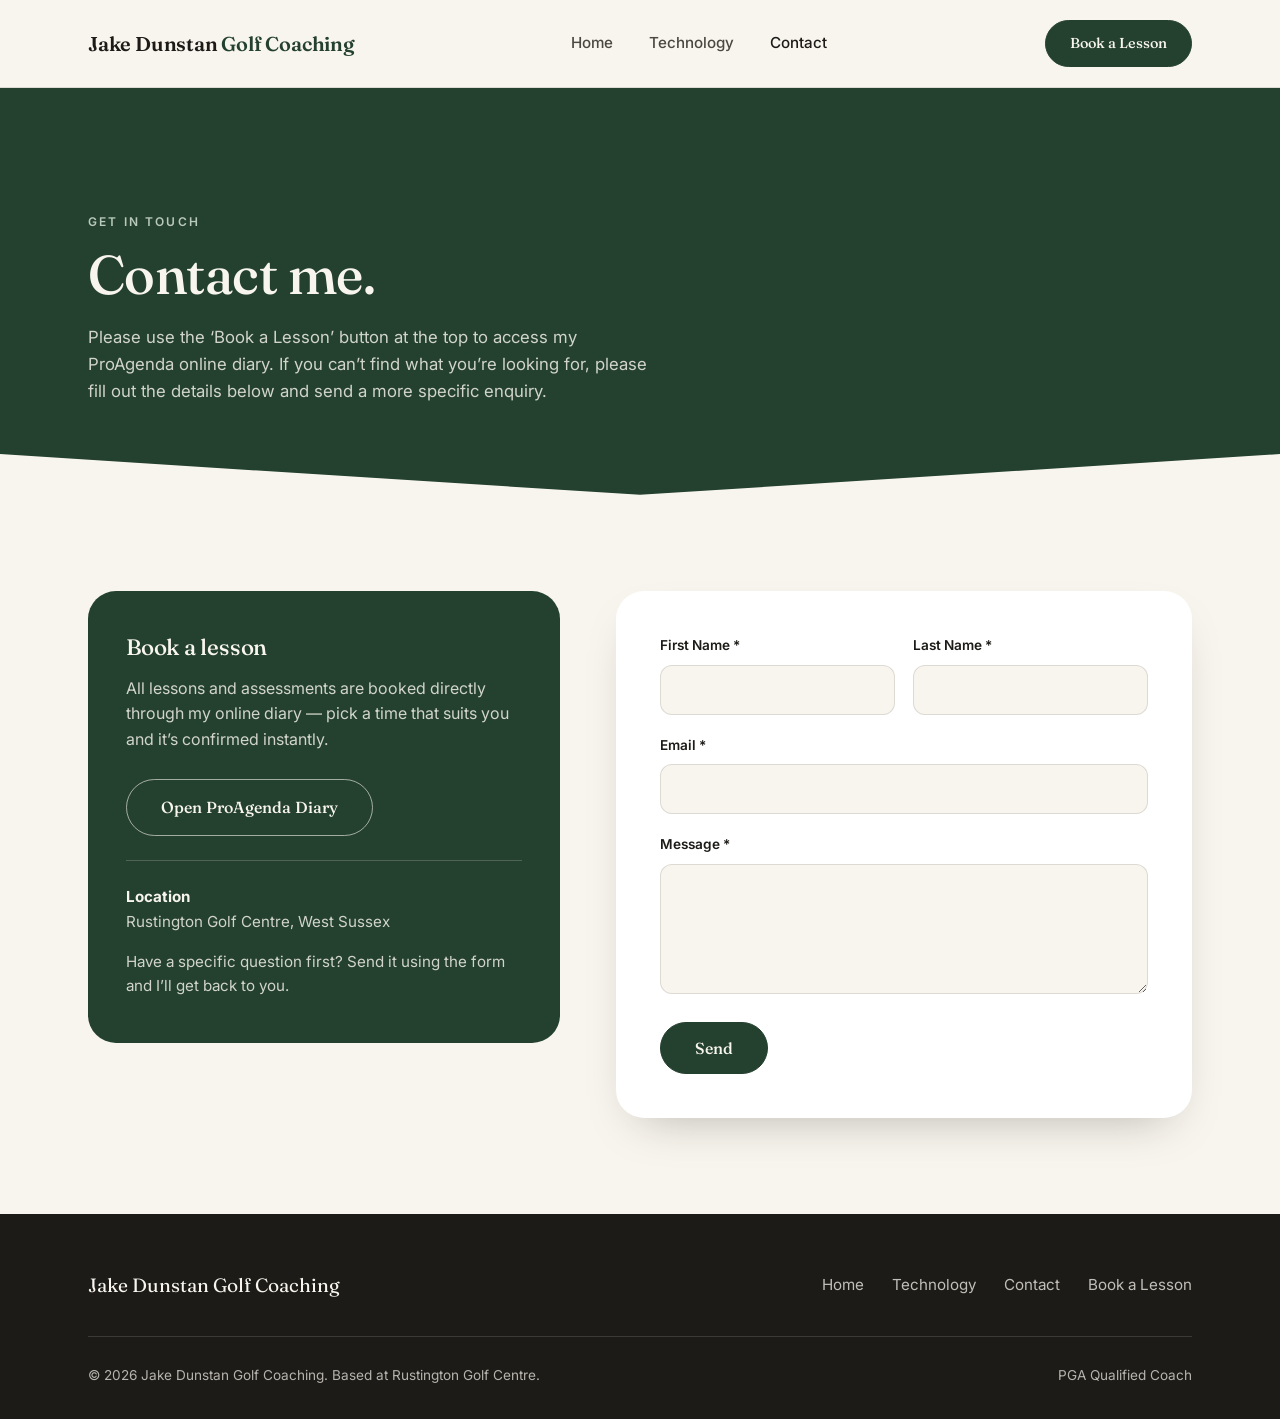
==== jake-dunstan-golf/contact.html @ 11baa4ca "Add files via upload" ====
<!DOCTYPE html>
<html lang="en">
<head>
<meta charset="UTF-8">
<meta name="viewport" content="width=device-width, initial-scale=1.0">
<title>Contact | Jake Dunstan Golf Coaching</title>
<meta name="description" content="Get in touch with Jake Dunstan Golf Coaching or book a lesson at Rustington Golf Centre.">
<link rel="stylesheet" href="styles.css">
</head>
<body>

<header class="site-header">
  <div class="nav-row container">
    <a href="index.html" class="logo">Jake Dunstan <span>Golf Coaching</span></a>
    <nav class="nav-links">
      <a href="index.html" class="nav-link">Home</a>
      <a href="technology.html" class="nav-link">Technology</a>
      <a href="contact.html" class="nav-link active">Contact</a>
    </nav>
    <div class="nav-cta">
      <a href="https://jakedunstan.proagenda.com/" target="_blank" rel="noopener" class="btn btn-primary btn-small">Book a Lesson</a>
      <button class="nav-toggle" aria-label="Toggle menu">
        <span></span><span></span><span></span>
      </button>
    </div>
  </div>
  <div class="mobile-menu">
    <a href="index.html">Home</a>
    <a href="technology.html">Technology</a>
    <a href="contact.html">Contact</a>
    <a href="https://jakedunstan.proagenda.com/" target="_blank" rel="noopener">Book a Lesson</a>
  </div>
</header>

<section class="page-hero">
  <div class="container">
    <span class="eyebrow on-dark">Get in Touch</span>
    <h1>Contact me.</h1>
    <p class="hero-sub">Please use the &lsquo;Book a Lesson&rsquo; button at the top to access my ProAgenda online diary. If you can&rsquo;t find what you&rsquo;re looking for, please fill out the details below and send a more specific enquiry.</p>
  </div>
</section>

<section>
  <div class="container">
    <div class="contact-grid">

      <div class="contact-info">
        <h3>Book a lesson</h3>
        <p>All lessons and assessments are booked directly through my online diary &mdash; pick a time that suits you and it&rsquo;s confirmed instantly.</p>
        <a href="https://jakedunstan.proagenda.com/" target="_blank" rel="noopener" class="btn btn-outline-light">Open ProAgenda Diary</a>
        <div class="info-line">
          <strong style="color: var(--cream);">Location</strong><br>
          Rustington Golf Centre, West Sussex
        </div>
        <div class="info-line" style="border-top:none; padding-top:0; margin-top:16px;">
          Have a specific question first? Send it using the form and I&rsquo;ll get back to you.
        </div>
      </div>

      <form class="contact-form" action="https://formsubmit.co/jake@stevenorrgolfacademy.com" method="POST">
        <input type="hidden" name="_subject" value="New enquiry from Jake Dunstan Golf Coaching website">
        <input type="hidden" name="_template" value="table">
        <input type="hidden" name="_captcha" value="false">

        <div class="form-row">
          <div class="field">
            <label for="first-name">First Name <span aria-hidden="true">*</span></label>
            <input type="text" id="first-name" name="First Name" required>
          </div>
          <div class="field">
            <label for="last-name">Last Name <span aria-hidden="true">*</span></label>
            <input type="text" id="last-name" name="Last Name" required>
          </div>
        </div>

        <div class="field">
          <label for="email">Email <span aria-hidden="true">*</span></label>
          <input type="email" id="email" name="Email" required>
        </div>

        <div class="field">
          <label for="message">Message <span aria-hidden="true">*</span></label>
          <textarea id="message" name="Message" rows="5" required></textarea>
        </div>

        <button type="submit" class="btn btn-primary">Send</button>
      </form>

    </div>
  </div>
</section>

<footer class="site-footer">
  <div class="container">
    <div class="footer-top">
      <div class="footer-logo">Jake Dunstan Golf Coaching</div>
      <nav class="footer-links">
        <a href="index.html">Home</a>
        <a href="technology.html">Technology</a>
        <a href="contact.html">Contact</a>
        <a href="https://jakedunstan.proagenda.com/" target="_blank" rel="noopener">Book a Lesson</a>
      </nav>
    </div>
    <div class="footer-bottom">
      <span>&copy; 2026 Jake Dunstan Golf Coaching. Based at Rustington Golf Centre.</span>
      <span>PGA Qualified Coach</span>
    </div>
  </div>
</footer>

<script src="script.js"></script>
</body>
</html>
---- jake-dunstan-golf/styles.css ----
/* Jake Dunstan Golf Coaching — shared styles */

@import url('https://fonts.googleapis.com/css2?family=Fraunces:opsz,wght@9..144,400;9..144,500;9..144,600;9..144,700&family=Inter:wght@400;500;600;700&display=swap');

:root {
  --cream: #f8f5ee;
  --cream-alt: #f0ead9;
  --ink: #1c1b17;
  --ink-soft: #4a4840;
  --green: #24402e;
  --green-soft: #35553f;
  --green-pale: #e7ede6;
  --gold: #a9824f;
  --white: #ffffff;
  --line: rgba(28, 27, 23, 0.12);
  --shadow: 0 20px 50px -25px rgba(28, 27, 23, 0.35);
  --radius-lg: 28px;
  --radius-md: 18px;
  --container: 1160px;
}

* { box-sizing: border-box; }

html { scroll-behavior: smooth; }

body {
  margin: 0;
  background: var(--cream);
  color: var(--ink);
  font-family: 'Inter', -apple-system, BlinkMacSystemFont, sans-serif;
  font-size: 16px;
  line-height: 1.6;
  -webkit-font-smoothing: antialiased;
}

h1, h2, h3, h4 {
  font-family: 'Fraunces', Georgia, serif;
  font-weight: 500;
  line-height: 1.12;
  margin: 0;
  letter-spacing: -0.01em;
}

p { margin: 0; }

a { color: inherit; text-decoration: none; }

img { display: block; max-width: 100%; }

.container {
  max-width: var(--container);
  margin: 0 auto;
  padding: 0 28px;
}

.eyebrow {
  display: inline-block;
  font-size: 0.75rem;
  letter-spacing: 0.18em;
  text-transform: uppercase;
  font-weight: 600;
  color: var(--green-soft);
  margin-bottom: 14px;
}

.eyebrow.on-dark { color: #b9c9bb; }

/* ---------- Buttons ---------- */

.btn {
  display: inline-flex;
  align-items: center;
  justify-content: center;
  gap: 8px;
  padding: 15px 34px;
  border-radius: 999px;
  font-family: 'Fraunces', Georgia, serif;
  font-size: 1rem;
  font-weight: 500;
  border: 1.5px solid transparent;
  cursor: pointer;
  transition: transform 0.25s ease, background 0.25s ease, color 0.25s ease, border-color 0.25s ease;
  white-space: nowrap;
}

.btn:hover { transform: translateY(-2px); }

.btn-primary {
  background: var(--green);
  color: var(--cream);
  border-color: var(--green);
}
.btn-primary:hover { background: var(--green-soft); border-color: var(--green-soft); }

.btn-outline {
  background: transparent;
  color: var(--ink);
  border-color: var(--ink);
}
.btn-outline:hover { background: var(--ink); color: var(--cream); }

.btn-outline-light {
  background: transparent;
  color: var(--cream);
  border-color: rgba(248, 245, 238, 0.6);
}
.btn-outline-light:hover { background: var(--cream); color: var(--ink); border-color: var(--cream); }

.btn-small { padding: 11px 24px; font-size: 0.9rem; }

/* ---------- Header / Nav ---------- */

.site-header {
  position: sticky;
  top: 0;
  z-index: 100;
  background: rgba(248, 245, 238, 0.92);
  backdrop-filter: blur(10px);
  border-bottom: 1px solid var(--line);
}

.nav-row {
  display: flex;
  align-items: center;
  justify-content: space-between;
  padding: 20px 28px;
}

.logo {
  font-family: 'Fraunces', Georgia, serif;
  font-size: 1.25rem;
  font-weight: 600;
  letter-spacing: -0.01em;
}

.logo span { color: var(--green); }

.nav-links {
  display: flex;
  align-items: center;
  gap: 36px;
}

.nav-links a.nav-link {
  font-size: 0.95rem;
  font-weight: 500;
  color: var(--ink-soft);
  transition: color 0.2s ease;
}
.nav-links a.nav-link:hover,
.nav-links a.nav-link.active { color: var(--ink); }

.nav-cta { display: flex; align-items: center; gap: 20px; }

.nav-toggle {
  display: none;
  flex-direction: column;
  gap: 5px;
  background: none;
  border: none;
  cursor: pointer;
  padding: 6px;
}
.nav-toggle span {
  width: 24px;
  height: 2px;
  background: var(--ink);
  border-radius: 2px;
}

.mobile-menu {
  display: none;
  flex-direction: column;
  gap: 4px;
  padding: 6px 28px 24px;
  border-top: 1px solid var(--line);
}
.mobile-menu a {
  padding: 12px 0;
  font-size: 1.05rem;
  font-weight: 500;
  border-bottom: 1px solid var(--line);
}
.mobile-menu.open { display: flex; }

@media (max-width: 860px) {
  .nav-links { display: none; }
  .nav-cta .btn-small { display: none; }
  .nav-toggle { display: flex; }
}

/* ---------- Hero ---------- */

.hero {
  position: relative;
  min-height: 86vh;
  display: flex;
  align-items: flex-end;
  overflow: hidden;
}

.hero img {
  position: absolute;
  inset: 0;
  width: 100%;
  height: 100%;
  object-fit: cover;
  object-position: 60% 25%;
}

.hero::after {
  content: '';
  position: absolute;
  inset: 0;
  background: linear-gradient(180deg, rgba(20, 24, 18, 0.15) 0%, rgba(15, 20, 14, 0.55) 65%, rgba(10, 15, 10, 0.82) 100%);
}

.hero-content {
  position: relative;
  z-index: 2;
  width: 100%;
  padding: 0 28px 72px;
  max-width: var(--container);
  margin: 0 auto;
  color: var(--white);
}

.hero-content h1 {
  font-size: clamp(2.4rem, 6vw, 4.4rem);
  max-width: 820px;
  color: var(--white);
}

.hero-content .hero-sub {
  margin-top: 20px;
  max-width: 520px;
  font-size: 1.1rem;
  color: rgba(248, 245, 238, 0.88);
}

.hero-actions {
  margin-top: 34px;
  display: flex;
  gap: 16px;
  flex-wrap: wrap;
}

/* ---------- Page hero (dark, for sub-pages) ---------- */

.page-hero {
  background: var(--green);
  color: var(--cream);
  padding: 120px 0 90px;
  clip-path: polygon(0 0, 100% 0, 100% 90%, 50% 100%, 0 90%);
}

.page-hero h1 {
  color: var(--cream);
  font-size: clamp(2.2rem, 5vw, 3.4rem);
  max-width: 760px;
}

.page-hero .hero-sub {
  margin-top: 18px;
  max-width: 560px;
  color: rgba(248, 245, 238, 0.82);
  font-size: 1.05rem;
}

/* ---------- Sections ---------- */

section { padding: 96px 0; }

.section-head {
  text-align: center;
  max-width: 620px;
  margin: 0 auto 56px;
}

.section-head h2 {
  font-size: clamp(1.9rem, 3.6vw, 2.6rem);
}

.section-head p {
  margin-top: 16px;
  color: var(--ink-soft);
  font-size: 1.05rem;
}

/* ---------- Offer cards ---------- */

.offer-grid {
  display: grid;
  grid-template-columns: repeat(2, 1fr);
  gap: 32px;
}

.offer-card {
  background: var(--white);
  border-radius: var(--radius-lg);
  padding: 44px 36px 40px;
  text-align: center;
  box-shadow: var(--shadow);
  display: flex;
  flex-direction: column;
  align-items: center;
}

.offer-card h3 { font-size: 1.5rem; }

.offer-card p {
  margin-top: 14px;
  color: var(--ink-soft);
  max-width: 320px;
}

.offer-card .btn { margin-top: 26px; }

.offer-photo {
  width: 170px;
  height: 170px;
  border-radius: 50%;
  overflow: hidden;
  margin-top: 32px;
  border: 6px solid var(--cream-alt);
}
.offer-photo img { width: 100%; height: 100%; object-fit: cover; }

@media (max-width: 760px) {
  .offer-grid { grid-template-columns: 1fr; }
}

/* ---------- Pricing ---------- */

.pricing-grid {
  display: grid;
  grid-template-columns: 1.3fr 1fr;
  gap: 32px;
  align-items: stretch;
}

.price-card {
  background: var(--white);
  border-radius: var(--radius-lg);
  padding: 40px;
  box-shadow: var(--shadow);
}

.price-card h3 {
  font-size: 1.4rem;
  display: flex;
  align-items: center;
  gap: 10px;
}

.price-card .tier-label {
  margin: 28px 0 14px;
  font-size: 0.78rem;
  letter-spacing: 0.14em;
  text-transform: uppercase;
  font-weight: 600;
  color: var(--gold);
}

.price-card .tier-label:first-of-type { margin-top: 6px; }

.price-row {
  display: flex;
  align-items: baseline;
  justify-content: space-between;
  padding: 13px 0;
  border-bottom: 1px solid var(--line);
}
.price-row:last-child { border-bottom: none; }

.price-row .desc { color: var(--ink-soft); font-size: 0.98rem; }
.price-row .amount {
  font-family: 'Fraunces', Georgia, serif;
  font-size: 1.15rem;
  font-weight: 600;
  white-space: nowrap;
  margin-left: 20px;
}

.price-card.accent {
  background: var(--green);
  color: var(--cream);
}
.price-card.accent .tier-label { color: #cfe0cf; }
.price-card.accent .price-row { border-bottom-color: rgba(248, 245, 238, 0.18); }
.price-card.accent .desc { color: rgba(248, 245, 238, 0.78); }
.price-card.accent .amount { color: var(--cream); }
.price-card.accent h3 { color: var(--cream); }

@media (max-width: 760px) {
  .pricing-grid { grid-template-columns: 1fr; }
}

/* ---------- CTA banner ---------- */

.cta-banner {
  position: relative;
  background: var(--ink);
  color: var(--cream);
  border-radius: var(--radius-lg);
  overflow: hidden;
  padding: 72px 48px;
  display: grid;
  grid-template-columns: 1.1fr 0.9fr;
  gap: 40px;
  align-items: center;
}

.cta-banner img {
  position: absolute;
  inset: 0;
  width: 100%;
  height: 100%;
  object-fit: cover;
  opacity: 0.32;
  z-index: 0;
}

.cta-banner::after {
  content: '';
  position: absolute;
  inset: 0;
  background: linear-gradient(120deg, rgba(15, 15, 12, 0.92) 20%, rgba(15, 15, 12, 0.55) 100%);
  z-index: 0;
}

.cta-banner > * { position: relative; z-index: 1; }

.cta-banner h2 {
  color: var(--cream);
  font-size: clamp(1.8rem, 3.4vw, 2.5rem);
}

.cta-banner p {
  margin-top: 18px;
  color: rgba(248, 245, 238, 0.82);
  max-width: 480px;
}

.cta-banner .btn { margin-top: 30px; }

@media (max-width: 780px) {
  .cta-banner { grid-template-columns: 1fr; padding: 52px 28px; }
}

/* ---------- About ---------- */

.about-grid {
  display: grid;
  grid-template-columns: 0.85fr 1.15fr;
  gap: 64px;
  align-items: center;
}

.about-photo {
  border-radius: var(--radius-lg);
  overflow: hidden;
  aspect-ratio: 4/5;
  box-shadow: var(--shadow);
}
.about-photo img { width: 100%; height: 100%; object-fit: cover; }

.about-copy p { color: var(--ink-soft); font-size: 1.05rem; margin-top: 20px; }
.about-copy p:first-of-type { margin-top: 24px; }

.credentials {
  margin-top: 32px;
  display: flex;
  flex-wrap: wrap;
  gap: 12px;
}
.credential-pill {
  background: var(--green-pale);
  color: var(--green);
  font-size: 0.85rem;
  font-weight: 600;
  padding: 9px 18px;
  border-radius: 999px;
}

@media (max-width: 820px) {
  .about-grid { grid-template-columns: 1fr; gap: 36px; }
  .about-photo { max-width: 340px; margin: 0 auto; }
}

/* ---------- Technology grid ---------- */

.tech-grid {
  display: grid;
  grid-template-columns: repeat(2, 1fr);
  gap: 28px;
}

.tech-card {
  background: var(--white);
  border-radius: var(--radius-lg);
  padding: 38px;
  box-shadow: var(--shadow);
  display: flex;
  flex-direction: column;
  gap: 18px;
}

.tech-icon {
  width: 56px;
  height: 56px;
  border-radius: 16px;
  background: var(--green-pale);
  display: flex;
  align-items: center;
  justify-content: center;
  color: var(--green);
}
.tech-icon svg { width: 28px; height: 28px; }

.tech-card h3 { font-size: 1.3rem; }
.tech-card p { color: var(--ink-soft); }

@media (max-width: 760px) {
  .tech-grid { grid-template-columns: 1fr; }
}

.photo-strip {
  display: grid;
  grid-template-columns: repeat(4, 1fr);
  gap: 20px;
  margin-top: 72px;
}
.photo-strip figure {
  margin: 0;
  border-radius: var(--radius-md);
  overflow: hidden;
  aspect-ratio: 3/4;
}
.photo-strip img { width: 100%; height: 100%; object-fit: cover; }

@media (max-width: 760px) {
  .photo-strip { grid-template-columns: repeat(2, 1fr); }
}

/* ---------- Contact ---------- */

.contact-grid {
  display: grid;
  grid-template-columns: 0.9fr 1.1fr;
  gap: 56px;
}

.contact-info {
  background: var(--green);
  color: var(--cream);
  border-radius: var(--radius-lg);
  padding: 44px 38px;
  height: fit-content;
}
.contact-info h3 { color: var(--cream); font-size: 1.4rem; }
.contact-info p { margin-top: 16px; color: rgba(248, 245, 238, 0.82); }
.contact-info .btn { margin-top: 26px; }

.contact-info .info-line {
  margin-top: 24px;
  padding-top: 24px;
  border-top: 1px solid rgba(248, 245, 238, 0.2);
  font-size: 0.95rem;
  color: rgba(248, 245, 238, 0.82);
}

.contact-form {
  background: var(--white);
  border-radius: var(--radius-lg);
  padding: 44px;
  box-shadow: var(--shadow);
}

.form-row {
  display: grid;
  grid-template-columns: 1fr 1fr;
  gap: 18px;
}

.field { margin-bottom: 20px; }
.field label {
  display: block;
  font-size: 0.85rem;
  font-weight: 600;
  margin-bottom: 8px;
  color: var(--ink);
}
.field input,
.field textarea {
  width: 100%;
  padding: 14px 18px;
  border-radius: 12px;
  border: 1.5px solid var(--line);
  background: var(--cream);
  font-family: 'Inter', sans-serif;
  font-size: 1rem;
  color: var(--ink);
  resize: vertical;
}
.field input:focus,
.field textarea:focus {
  outline: none;
  border-color: var(--green);
}

@media (max-width: 600px) {
  .contact-grid { grid-template-columns: 1fr; }
  .form-row { grid-template-columns: 1fr; }
}

/* ---------- Footer ---------- */

.site-footer {
  background: var(--ink);
  color: rgba(248, 245, 238, 0.7);
  padding: 56px 0 32px;
}

.footer-top {
  display: flex;
  justify-content: space-between;
  align-items: center;
  flex-wrap: wrap;
  gap: 24px;
  padding-bottom: 36px;
  border-bottom: 1px solid rgba(248, 245, 238, 0.14);
}

.footer-logo {
  font-family: 'Fraunces', Georgia, serif;
  font-size: 1.2rem;
  color: var(--cream);
}

.footer-links { display: flex; gap: 28px; flex-wrap: wrap; }
.footer-links a { font-size: 0.95rem; color: rgba(248, 245, 238, 0.75); }
.footer-links a:hover { color: var(--cream); }

.footer-bottom {
  margin-top: 28px;
  display: flex;
  justify-content: space-between;
  flex-wrap: wrap;
  gap: 12px;
  font-size: 0.85rem;
}

/* ---------- Utilities ---------- */

.stack { display: flex; flex-direction: column; gap: 8px; }
.text-center { text-align: center; }
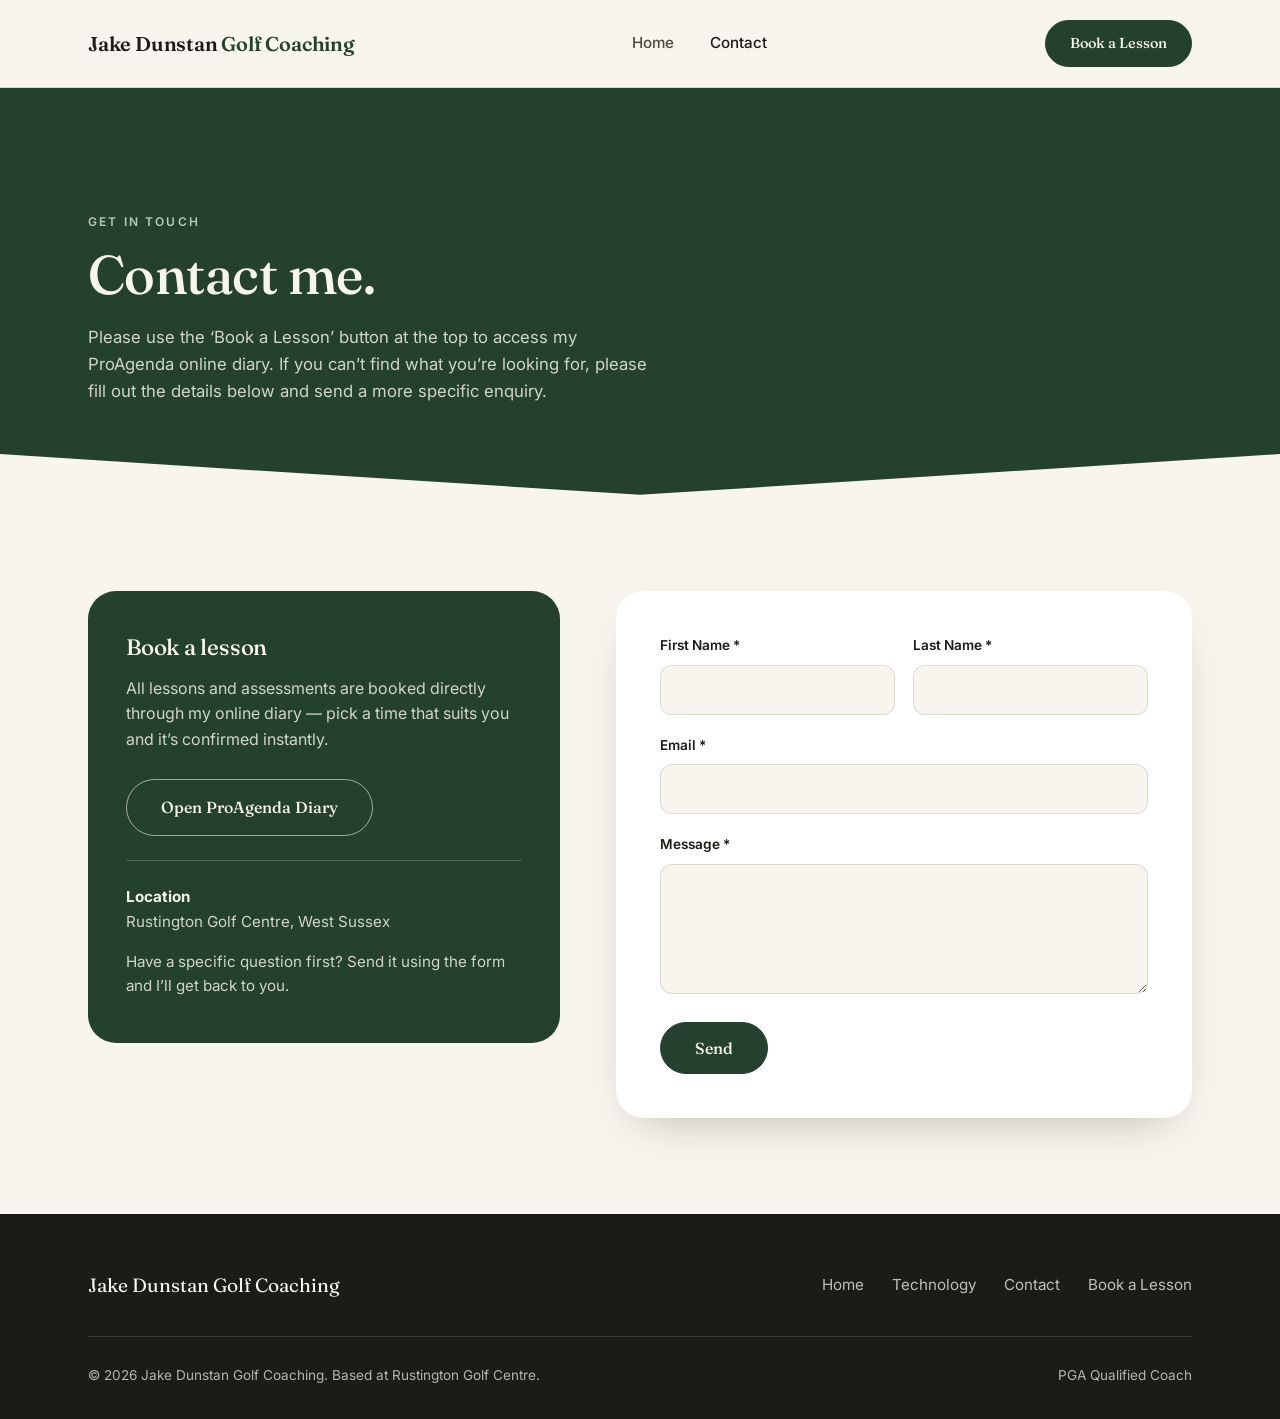
==== commit 7edb1937: "Update contact.html" ====
--- a/jake-dunstan-golf/contact.html
+++ b/jake-dunstan-golf/contact.html
@@ -14,7 +14,6 @@
     <a href="index.html" class="logo">Jake Dunstan <span>Golf Coaching</span></a>
     <nav class="nav-links">
       <a href="index.html" class="nav-link">Home</a>
-      <a href="technology.html" class="nav-link">Technology</a>
       <a href="contact.html" class="nav-link active">Contact</a>
     </nav>
     <div class="nav-cta">
@@ -26,7 +25,6 @@
   </div>
   <div class="mobile-menu">
     <a href="index.html">Home</a>
-    <a href="technology.html">Technology</a>
     <a href="contact.html">Contact</a>
     <a href="https://jakedunstan.proagenda.com/" target="_blank" rel="noopener">Book a Lesson</a>
   </div>
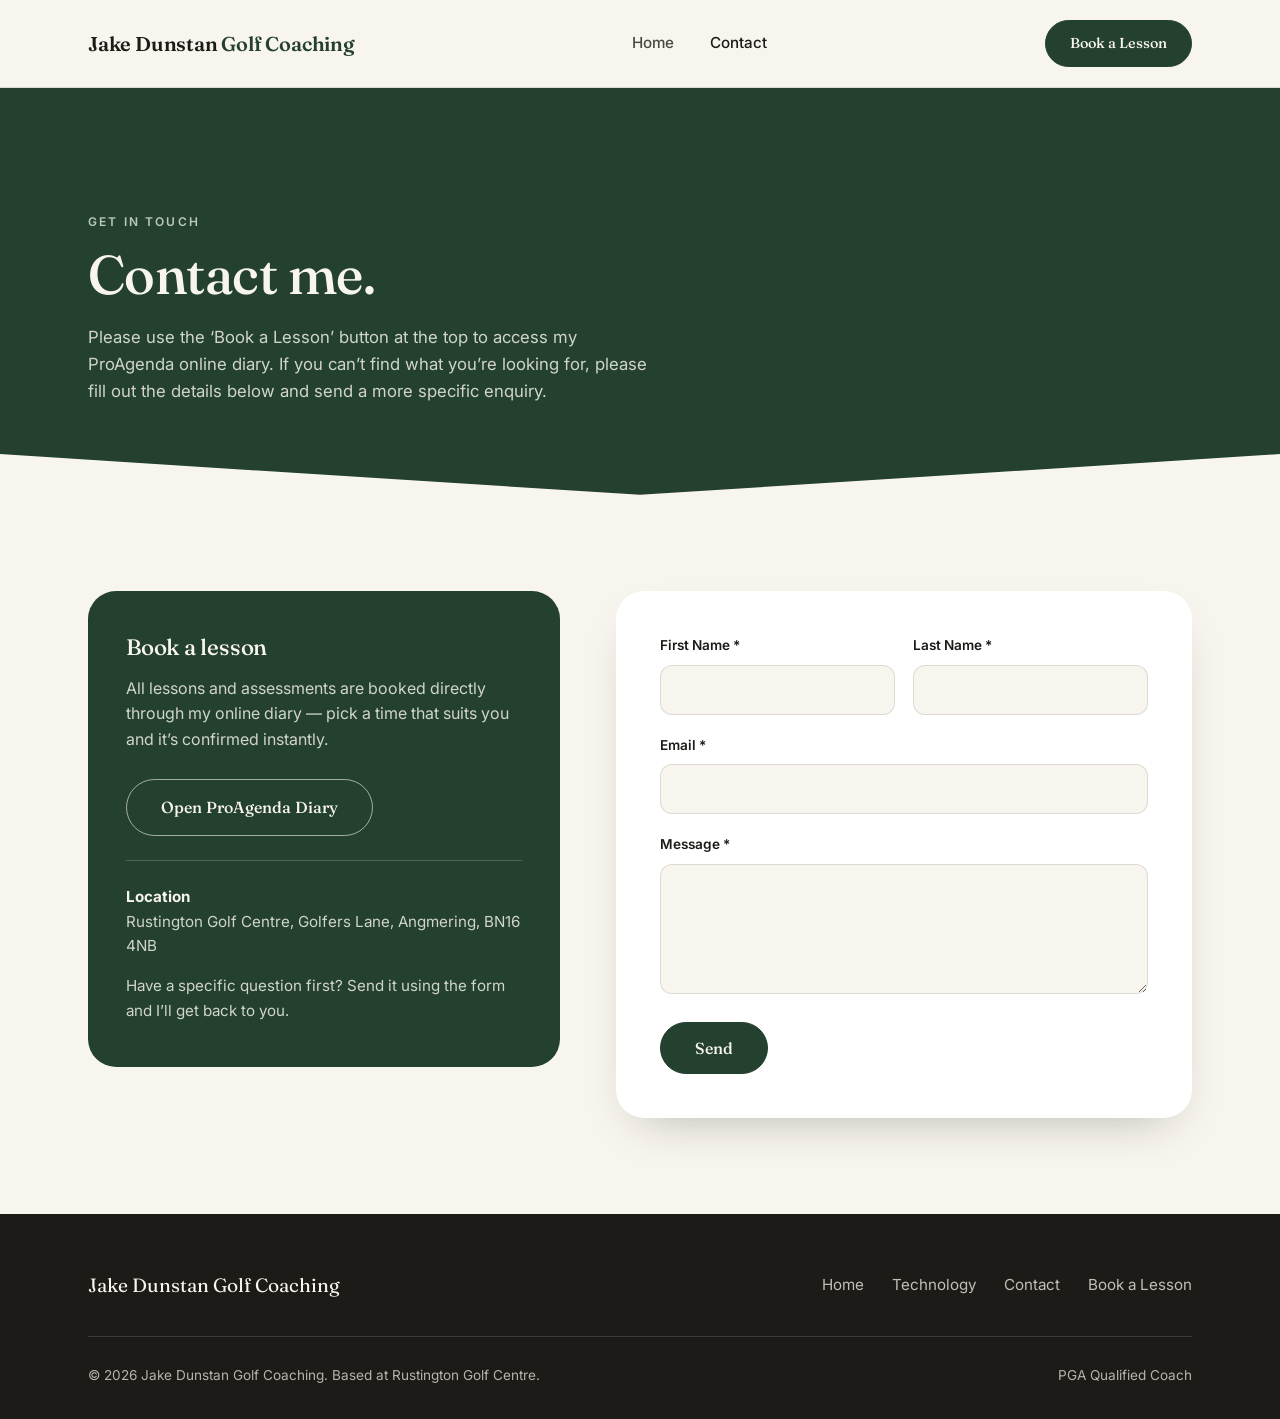
==== commit 2eae74f2: "Update contact.html" ====
--- a/jake-dunstan-golf/contact.html
+++ b/jake-dunstan-golf/contact.html
@@ -48,14 +48,14 @@
         <a href="https://jakedunstan.proagenda.com/" target="_blank" rel="noopener" class="btn btn-outline-light">Open ProAgenda Diary</a>
         <div class="info-line">
           <strong style="color: var(--cream);">Location</strong><br>
-          Rustington Golf Centre, West Sussex
+          Rustington Golf Centre, Golfers Lane, Angmering, BN16 4NB
         </div>
         <div class="info-line" style="border-top:none; padding-top:0; margin-top:16px;">
           Have a specific question first? Send it using the form and I&rsquo;ll get back to you.
         </div>
       </div>
 
-      <form class="contact-form" action="https://formsubmit.co/jake@stevenorrgolfacademy.com" method="POST">
+      <form class="contact-form" action="https://formsubmit.co/jakedunstan94@gmail.com" method="POST">
         <input type="hidden" name="_subject" value="New enquiry from Jake Dunstan Golf Coaching website">
         <input type="hidden" name="_template" value="table">
         <input type="hidden" name="_captcha" value="false">
